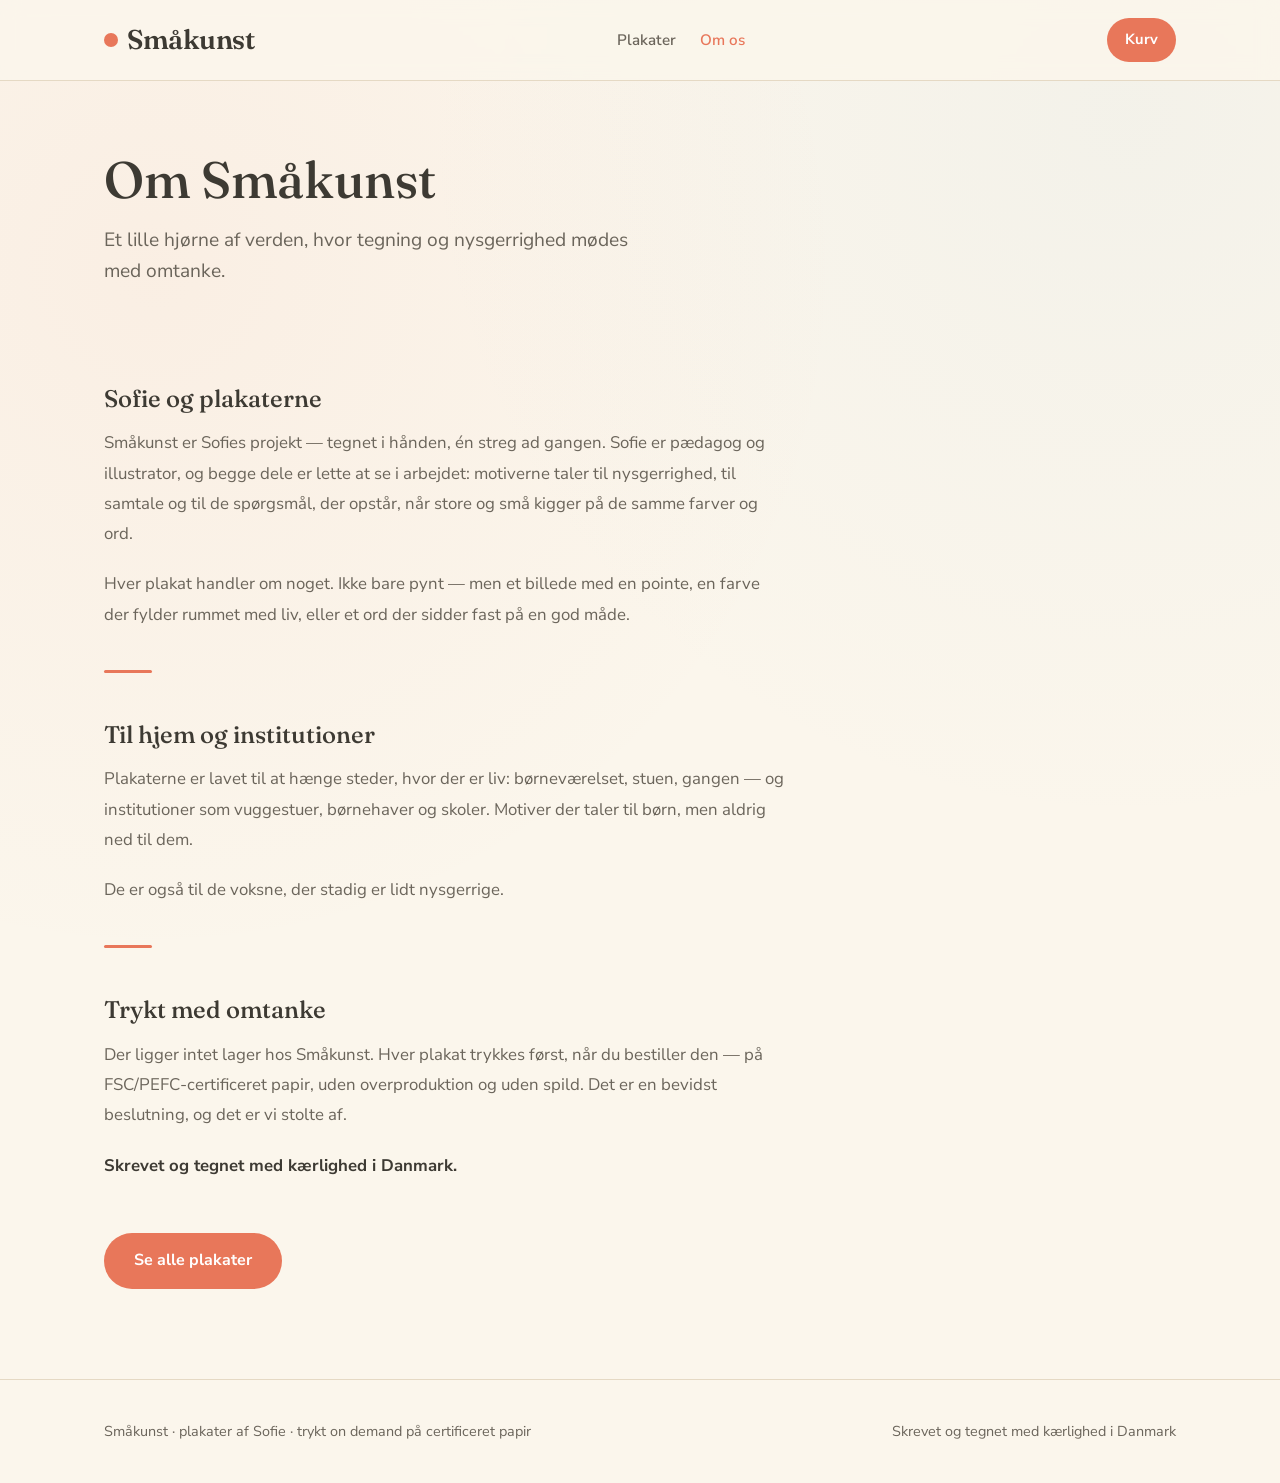
==== about.html @ e34ddd06 "Add about page and extract shared stylesheet - style.css: shared styles for all pages - about.html: " ====
<!DOCTYPE html>
<html lang="da">
<head>
<meta charset="UTF-8">
<meta name="viewport" content="width=device-width, initial-scale=1.0">
<title>Om Småkunst — illustrerede plakater af Sofie</title>
<meta name="description" content="Historien bag Småkunst — farverige, illustrerede plakater tegnet i hånden af Sofie. Trykt on demand på FSC/PEFC-certificeret papir.">

<meta property="og:title" content="Om Småkunst">
<meta property="og:description" content="Plakater tegnet med kærlighed i Danmark. Historien bag Sofies lille webshop.">
<meta property="og:type" content="website">
<meta property="og:locale" content="da_DK">

<link rel="preconnect" href="https://fonts.googleapis.com">
<link rel="preconnect" href="https://fonts.gstatic.com" crossorigin>
<link href="https://fonts.googleapis.com/css2?family=Fraunces:ital,opsz,wght@0,9..144,400;0,9..144,500;0,9..144,600;1,9..144,500&family=Nunito+Sans:wght@400;600;700&display=swap" rel="stylesheet">
<link rel="stylesheet" href="style.css">
</head>
<body>

<header class="site">
  <div class="site-inner">
    <a class="logo" href="index.html"><span class="dot"></span>Småkunst</a>
    <nav class="site-nav">
      <a href="index.html">Plakater</a>
      <a href="about.html" class="active">Om os</a>
    </nav>
    <a class="cart-link" href="index.html#cart">
      Kurv <span class="badge" id="cartBadge" style="display:none;">0</span>
    </a>
  </div>
</header>

<main class="wrap">
  <section class="about-hero reveal">
    <h1>Om Småkunst</h1>
    <p class="lead">Et lille hjørne af verden, hvor tegning og nysgerrighed mødes med omtanke.</p>
  </section>

  <article class="prose reveal">
    <h2>Sofie og plakaterne</h2>
    <p>
      Småkunst er Sofies projekt — tegnet i hånden, én streg ad gangen.
      Sofie er pædagog og illustrator, og begge dele er lette at se i arbejdet:
      motiverne taler til nysgerrighed, til samtale og til de spørgsmål, der opstår,
      når store og små kigger på de samme farver og ord.
    </p>
    <p>
      Hver plakat handler om noget. Ikke bare pynt — men et billede med en pointe,
      en farve der fylder rummet med liv, eller et ord der sidder fast på en god måde.
    </p>

    <div class="divider"></div>

    <h2>Til hjem og institutioner</h2>
    <p>
      Plakaterne er lavet til at hænge steder, hvor der er liv:
      børneværelset, stuen, gangen — og institutioner som vuggestuer, børnehaver og skoler.
      Motiver der taler til børn, men aldrig ned til dem.
    </p>
    <p>
      De er også til de voksne, der stadig er lidt nysgerrige.
    </p>

    <div class="divider"></div>

    <h2>Trykt med omtanke</h2>
    <p>
      Der ligger intet lager hos Småkunst. Hver plakat trykkes først, når du bestiller den —
      på FSC/PEFC-certificeret papir, uden overproduktion og uden spild.
      Det er en bevidst beslutning, og det er vi stolte af.
    </p>
    <p>
      <strong>Skrevet og tegnet med kærlighed i Danmark.</strong>
    </p>

    <a class="about-cta" href="index.html">Se alle plakater</a>
  </article>
</main>

<footer class="site">
  <div class="wrap foot-inner">
    <div>Småkunst · plakater af Sofie · trykt on demand på certificeret papir</div>
    <div>Skrevet og tegnet med kærlighed i Danmark</div>
  </div>
</footer>

<script>
(function() {
  try {
    const cart = JSON.parse(localStorage.getItem('smaakunst_cart')) || {};
    const count = Object.values(cart).reduce((n, l) => n + l.qty, 0);
    const badge = document.getElementById('cartBadge');
    if (count > 0 && badge) { badge.textContent = count; badge.style.display = 'inline-flex'; }
  } catch(e) {}
})();
</script>
</body>
</html>
---- style.css ----
:root {
  --cream:      #FBF6EC;
  --cream-deep: #F4EAD7;
  --ink:        #3D3A33;
  --ink-soft:   #6B655B;
  --coral:      #E8775A;
  --coral-deep: #D85F43;
  --leaf:       #7C9A6E;
  --sky:        #8FB8C9;
  --line:       #E5D9C4;
  --radius:     18px;
  --shadow:     0 8px 30px rgba(61, 58, 51, 0.08);
  --shadow-lift:0 16px 44px rgba(61, 58, 51, 0.14);
}

* { box-sizing: border-box; margin: 0; padding: 0; }

body {
  font-family: 'Nunito Sans', system-ui, sans-serif;
  background: var(--cream);
  color: var(--ink);
  line-height: 1.6;
  -webkit-font-smoothing: antialiased;
  background-image:
    radial-gradient(circle at 12% 18%, rgba(232,119,90,0.06), transparent 42%),
    radial-gradient(circle at 88% 8%, rgba(143,184,201,0.07), transparent 40%);
  min-height: 100vh;
}

h1, h2, h3 { font-family: 'Fraunces', Georgia, serif; font-weight: 500; line-height: 1.15; }
a { color: inherit; text-decoration: none; }
.wrap { max-width: 1120px; margin: 0 auto; padding: 0 24px; }

/* Header */
header.site {
  position: sticky; top: 0; z-index: 50;
  background: rgba(251, 246, 236, 0.86);
  backdrop-filter: blur(10px);
  border-bottom: 1px solid var(--line);
}
.site-inner {
  display: flex; align-items: center; justify-content: space-between;
  padding: 18px 24px; max-width: 1120px; margin: 0 auto;
}
.logo { font-family: 'Fraunces', serif; font-size: 1.7rem; font-weight: 600;
        letter-spacing: -0.5px; display: flex; align-items: center; gap: 9px; cursor: pointer; }
.logo .dot { width: 14px; height: 14px; border-radius: 50%; background: var(--coral); display: inline-block; }
.site-nav { display: flex; align-items: center; gap: 24px; }
.site-nav a { font-weight: 600; font-size: 0.95rem; color: var(--ink-soft); transition: color .15s ease; }
.site-nav a:hover, .site-nav a.active { color: var(--coral); }
.cart-link {
  display: inline-flex; align-items: center; gap: 8px; background: var(--coral); color: #fff;
  padding: 10px 18px; border-radius: 100px; font-weight: 700; font-size: 0.92rem;
  transition: transform .15s ease, background .15s ease; border: none; cursor: pointer;
  font-family: inherit;
}
.cart-link:hover { background: var(--coral-deep); transform: translateY(-1px); }
.cart-link .badge {
  background: #fff; color: var(--coral-deep); border-radius: 100px; min-width: 22px; height: 22px;
  display: inline-flex; align-items: center; justify-content: center; font-size: 0.78rem; padding: 0 6px;
}

/* Hero */
.hero { padding: 70px 0 40px; text-align: center; }
.hero h1 { font-size: clamp(2.4rem, 5vw, 3.6rem); margin-bottom: 18px; }
.hero h1 em { font-style: italic; color: var(--coral); }
.hero p { max-width: 540px; margin: 0 auto; color: var(--ink-soft); font-size: 1.1rem; }
.hero .tag { display: inline-block; font-size: 0.82rem; font-weight: 700; letter-spacing: 1.5px;
             text-transform: uppercase; color: var(--leaf); margin-bottom: 18px; }

/* Grid */
.grid { display: grid; grid-template-columns: repeat(auto-fill, minmax(250px, 1fr));
        gap: 30px; padding: 30px 0 90px; }
.card { background: #fff; border-radius: var(--radius); overflow: hidden; box-shadow: var(--shadow);
        transition: transform .2s ease, box-shadow .2s ease; display: flex; flex-direction: column;
        cursor: pointer; text-align: left; border: none; font-family: inherit; padding: 0; }
.card:hover { transform: translateY(-5px); box-shadow: var(--shadow-lift); }
.card .thumb { aspect-ratio: 4/5; background: var(--cream-deep); display: flex; align-items: center;
               justify-content: center; overflow: hidden; }
.card .thumb img { width: 100%; height: 100%; object-fit: cover; }
.card .thumb .ph { color: var(--ink-soft); font-size: 0.85rem; }
.card .body { padding: 20px 22px 24px; flex: 1; display: flex; flex-direction: column; }
.card .body h3 { font-size: 1.25rem; margin-bottom: 6px; color: var(--ink); }
.card .body .price { color: var(--coral-deep); font-weight: 700; margin-top: auto; }
.card .body .price small { color: var(--ink-soft); font-weight: 600; }

/* Detail */
.detail { display: grid; grid-template-columns: 1fr 1fr; gap: 56px; padding: 16px 0 90px; align-items: start; }
.detail .imgcol { background: #fff; border-radius: var(--radius); overflow: hidden; box-shadow: var(--shadow);
                  aspect-ratio: 4/5; display: flex; align-items: center; justify-content: center; }
.detail .imgcol img { width: 100%; height: 100%; object-fit: cover; }
.detail .imgcol .ph { color: var(--ink-soft); }
.detail h1 { font-size: 2.4rem; margin-bottom: 16px; }
.detail .desc { color: var(--ink-soft); font-size: 1.08rem; margin-bottom: 28px; white-space: pre-line; }
.detail .price-now { font-size: 1.6rem; color: var(--coral-deep); font-weight: 700; margin-bottom: 22px; }

.sizes { display: flex; flex-wrap: wrap; gap: 10px; margin-bottom: 26px; }
.size-opt { border: 1.5px solid var(--line); background: #fff; border-radius: 12px; padding: 12px 16px;
            cursor: pointer; transition: all .15s ease; font-family: inherit; font-size: 0.95rem;
            color: var(--ink); display: flex; flex-direction: column; gap: 2px; min-width: 100px; text-align: left; }
.size-opt:hover { border-color: var(--coral); }
.size-opt.active { border-color: var(--coral); background: #FDEFE9; }
.size-opt .s-size { font-weight: 700; }
.size-opt .s-price { font-size: 0.85rem; color: var(--ink-soft); }

.btn { background: var(--coral); color: #fff; border: none; cursor: pointer; font-family: 'Nunito Sans', sans-serif;
       font-weight: 700; font-size: 1rem; padding: 15px 30px; border-radius: 100px;
       transition: background .15s ease, transform .15s ease; }
.btn:hover { background: var(--coral-deep); transform: translateY(-1px); }
.btn:disabled { opacity: .5; cursor: not-allowed; transform: none; }
.btn.full { width: 100%; }
.btn.ghost { background: transparent; color: var(--coral-deep); border: 1.5px solid var(--coral); }
.btn.ghost:hover { background: #FDEFE9; }

.back { display: inline-flex; align-items: center; gap: 6px; color: var(--ink-soft); font-weight: 600;
        margin: 24px 0 8px; font-size: 0.95rem; cursor: pointer; background: none; border: none; font-family: inherit; }
.back:hover { color: var(--coral-deep); }

.note-eco { margin-top: 24px; padding: 16px 18px; background: #fff; border-radius: 14px; border: 1px solid var(--line);
            color: var(--ink-soft); font-size: 0.92rem; display: flex; gap: 10px; align-items: flex-start; }
.note-eco .leaf { color: var(--leaf); font-size: 1.1rem; }

/* Panels / cart */
.panel { background: #fff; border-radius: var(--radius); box-shadow: var(--shadow); padding: 30px 32px; margin: 20px 0 90px; }
.panel h1 { font-size: 2rem; margin-bottom: 24px; }
.cart-row { display: flex; gap: 18px; align-items: center; padding: 18px 0; border-bottom: 1px solid var(--line); }
.cart-row:last-of-type { border-bottom: none; }
.cart-row .ci-img { width: 72px; height: 90px; border-radius: 10px; object-fit: cover; background: var(--cream-deep); flex-shrink: 0; }
.cart-row .ci-info { flex: 1; }
.cart-row .ci-info h3 { font-size: 1.15rem; }
.cart-row .ci-info .ci-size { color: var(--ink-soft); font-size: 0.9rem; }
.cart-row .ci-price { font-weight: 700; color: var(--coral-deep); white-space: nowrap; }
.qty { display: inline-flex; align-items: center; gap: 8px; margin-top: 10px; }
.qty input { width: 54px; padding: 7px; text-align: center; border: 1.5px solid var(--line); border-radius: 8px;
             font-family: inherit; font-size: 0.95rem; }
.remove { background: none; border: none; color: var(--ink-soft); cursor: pointer; font-size: 0.85rem;
          text-decoration: underline; margin-top: 8px; font-family: inherit; }
.remove:hover { color: var(--coral-deep); }
.cart-total { display: flex; justify-content: space-between; align-items: center; margin-top: 24px;
              padding-top: 20px; border-top: 2px solid var(--line); }
.cart-total .lbl { font-family: 'Fraunces', serif; font-size: 1.4rem; }
.cart-total .amt { font-size: 1.5rem; font-weight: 700; color: var(--coral-deep); }

.empty { text-align: center; padding: 50px 20px; color: var(--ink-soft); }
.empty h2 { font-size: 1.6rem; margin-bottom: 12px; color: var(--ink); }

.field { margin-bottom: 18px; }
.field label { display: block; font-weight: 700; margin-bottom: 6px; font-size: 0.95rem; }
.field input, .field textarea { width: 100%; padding: 13px 15px; border: 1.5px solid var(--line); border-radius: 12px;
                                 font-family: inherit; font-size: 1rem; background: var(--cream); color: var(--ink); }
.field input:focus, .field textarea:focus { outline: none; border-color: var(--coral); background: #fff; }
.field textarea { min-height: 90px; resize: vertical; }

.errors { background: #FDEFE9; border: 1px solid var(--coral); border-radius: 12px; padding: 14px 18px;
          margin-bottom: 20px; color: var(--coral-deep); }
.errors ul { margin-left: 18px; }

.layout-2 { display: grid; grid-template-columns: 1.3fr 1fr; gap: 40px; align-items: start; }

footer.site { border-top: 1px solid var(--line); padding: 40px 0; color: var(--ink-soft); font-size: 0.9rem; }
.foot-inner { display: flex; flex-wrap: wrap; gap: 16px; justify-content: space-between; align-items: center; }

/* Loading + states */
.loading, .data-warn { text-align: center; padding: 60px 20px; color: var(--ink-soft); }
.spinner { width: 34px; height: 34px; border: 3px solid var(--cream-deep); border-top-color: var(--coral);
           border-radius: 50%; margin: 0 auto 16px; animation: spin .8s linear infinite; }
@keyframes spin { to { transform: rotate(360deg); } }
.data-warn { background: #FDEFE9; border: 1px solid var(--coral); border-radius: 14px; color: var(--coral-deep);
             max-width: 560px; margin: 40px auto; }

.reveal { animation: rise .5s ease backwards; }
@keyframes rise { from { opacity: 0; transform: translateY(14px); } to { opacity: 1; transform: none; } }

/* About page */
.about-hero { padding: 70px 0 50px; }
.about-hero h1 { font-size: clamp(2.2rem, 5vw, 3.2rem); margin-bottom: 16px; }
.about-hero .lead { font-size: 1.2rem; color: var(--ink-soft); max-width: 560px; line-height: 1.6; }
.prose { max-width: 680px; padding-bottom: 90px; }
.prose p { color: var(--ink-soft); font-size: 1.05rem; line-height: 1.8; margin-bottom: 20px; }
.prose h2 { font-size: 1.5rem; margin: 48px 0 16px; color: var(--ink); }
.prose strong { color: var(--ink); font-weight: 700; }
.divider { width: 48px; height: 3px; background: var(--coral); border-radius: 3px; margin: 40px 0; }
.about-cta { display: inline-flex; align-items: center; gap: 8px; background: var(--coral); color: #fff;
             padding: 15px 30px; border-radius: 100px; font-weight: 700; font-size: 1rem;
             transition: background .15s ease, transform .15s ease; margin-top: 32px; }
.about-cta:hover { background: var(--coral-deep); transform: translateY(-1px); }

@media (max-width: 760px) {
  .detail, .layout-2 { grid-template-columns: 1fr; gap: 30px; }
  .hero { padding: 46px 0 24px; }
  .cart-row { flex-wrap: wrap; }
  .site-nav { gap: 16px; }
  .site-nav a { font-size: 0.88rem; }
}
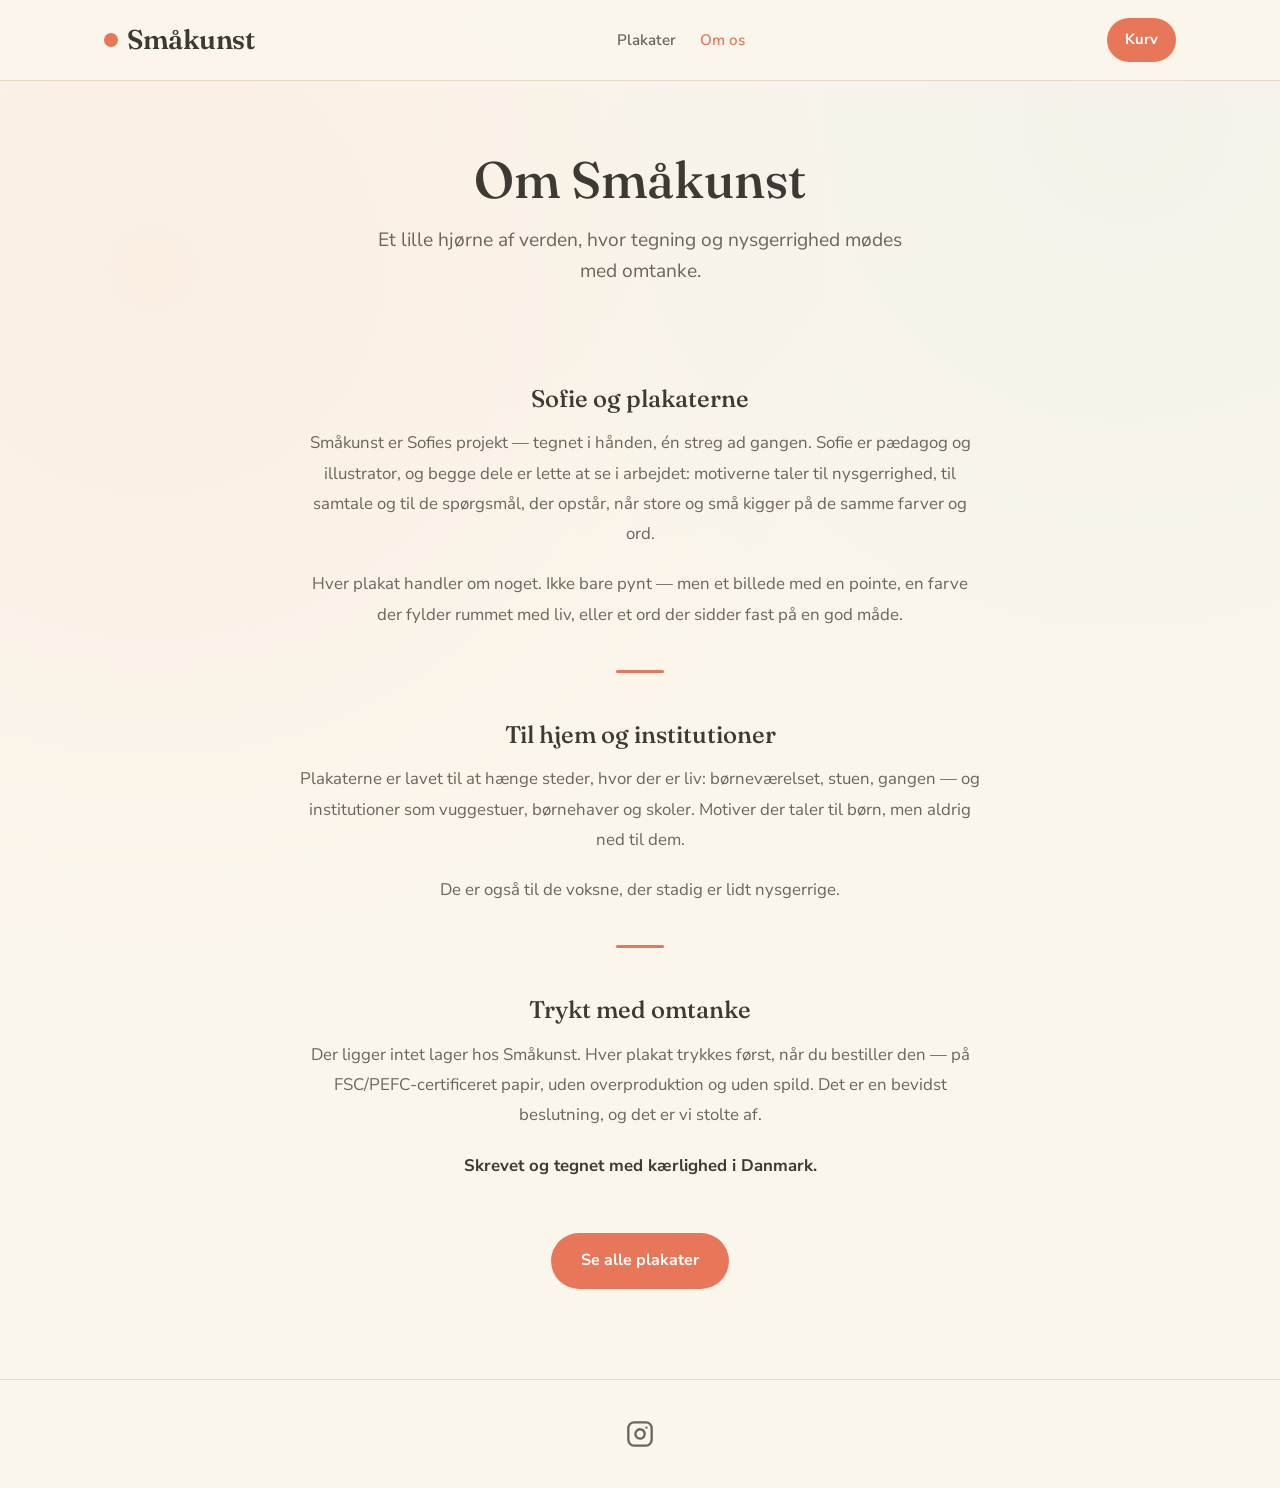
==== commit 9d63235f: "Center about page content and replace footer with Instagram link Co-Authored-By: Claude Sonnet 4.6 <" ====
--- a/about.html
+++ b/about.html
@@ -80,8 +80,13 @@
 
 <footer class="site">
   <div class="wrap foot-inner">
-    <div>Småkunst · plakater af Sofie · trykt on demand på certificeret papir</div>
-    <div>Skrevet og tegnet med kærlighed i Danmark</div>
+    <a class="insta-link" href="https://www.instagram.com/sofies_smaakunst/" target="_blank" rel="noopener" aria-label="Småkunst på Instagram">
+      <svg viewBox="0 0 24 24" fill="none" stroke="currentColor" stroke-width="2" stroke-linecap="round" stroke-linejoin="round" aria-hidden="true">
+        <rect x="2" y="2" width="20" height="20" rx="5" ry="5"></rect>
+        <path d="M16 11.37A4 4 0 1 1 12.63 8 4 4 0 0 1 16 11.37z"></path>
+        <line x1="17.5" y1="6.5" x2="17.51" y2="6.5"></line>
+      </svg>
+    </a>
   </div>
 </footer>
 
--- a/style.css
+++ b/style.css
@@ -158,7 +158,11 @@
 .layout-2 { display: grid; grid-template-columns: 1.3fr 1fr; gap: 40px; align-items: start; }
 
 footer.site { border-top: 1px solid var(--line); padding: 40px 0; color: var(--ink-soft); font-size: 0.9rem; }
-.foot-inner { display: flex; flex-wrap: wrap; gap: 16px; justify-content: space-between; align-items: center; }
+.foot-inner { display: flex; justify-content: center; align-items: center; }
+.insta-link { display: inline-flex; align-items: center; justify-content: center; color: var(--ink-soft);
+              transition: color .15s ease, transform .15s ease; }
+.insta-link:hover { color: var(--coral); transform: translateY(-1px); }
+.insta-link svg { width: 28px; height: 28px; display: block; }
 
 /* Loading + states */
 .loading, .data-warn { text-align: center; padding: 60px 20px; color: var(--ink-soft); }
@@ -172,14 +176,14 @@
 @keyframes rise { from { opacity: 0; transform: translateY(14px); } to { opacity: 1; transform: none; } }
 
 /* About page */
-.about-hero { padding: 70px 0 50px; }
+.about-hero { padding: 70px 0 50px; text-align: center; }
 .about-hero h1 { font-size: clamp(2.2rem, 5vw, 3.2rem); margin-bottom: 16px; }
-.about-hero .lead { font-size: 1.2rem; color: var(--ink-soft); max-width: 560px; line-height: 1.6; }
-.prose { max-width: 680px; padding-bottom: 90px; }
+.about-hero .lead { font-size: 1.2rem; color: var(--ink-soft); max-width: 560px; margin: 0 auto; line-height: 1.6; }
+.prose { max-width: 680px; margin: 0 auto; padding-bottom: 90px; text-align: center; }
 .prose p { color: var(--ink-soft); font-size: 1.05rem; line-height: 1.8; margin-bottom: 20px; }
 .prose h2 { font-size: 1.5rem; margin: 48px 0 16px; color: var(--ink); }
 .prose strong { color: var(--ink); font-weight: 700; }
-.divider { width: 48px; height: 3px; background: var(--coral); border-radius: 3px; margin: 40px 0; }
+.divider { width: 48px; height: 3px; background: var(--coral); border-radius: 3px; margin: 40px auto; }
 .about-cta { display: inline-flex; align-items: center; gap: 8px; background: var(--coral); color: #fff;
              padding: 15px 30px; border-radius: 100px; font-weight: 700; font-size: 1rem;
              transition: background .15s ease, transform .15s ease; margin-top: 32px; }
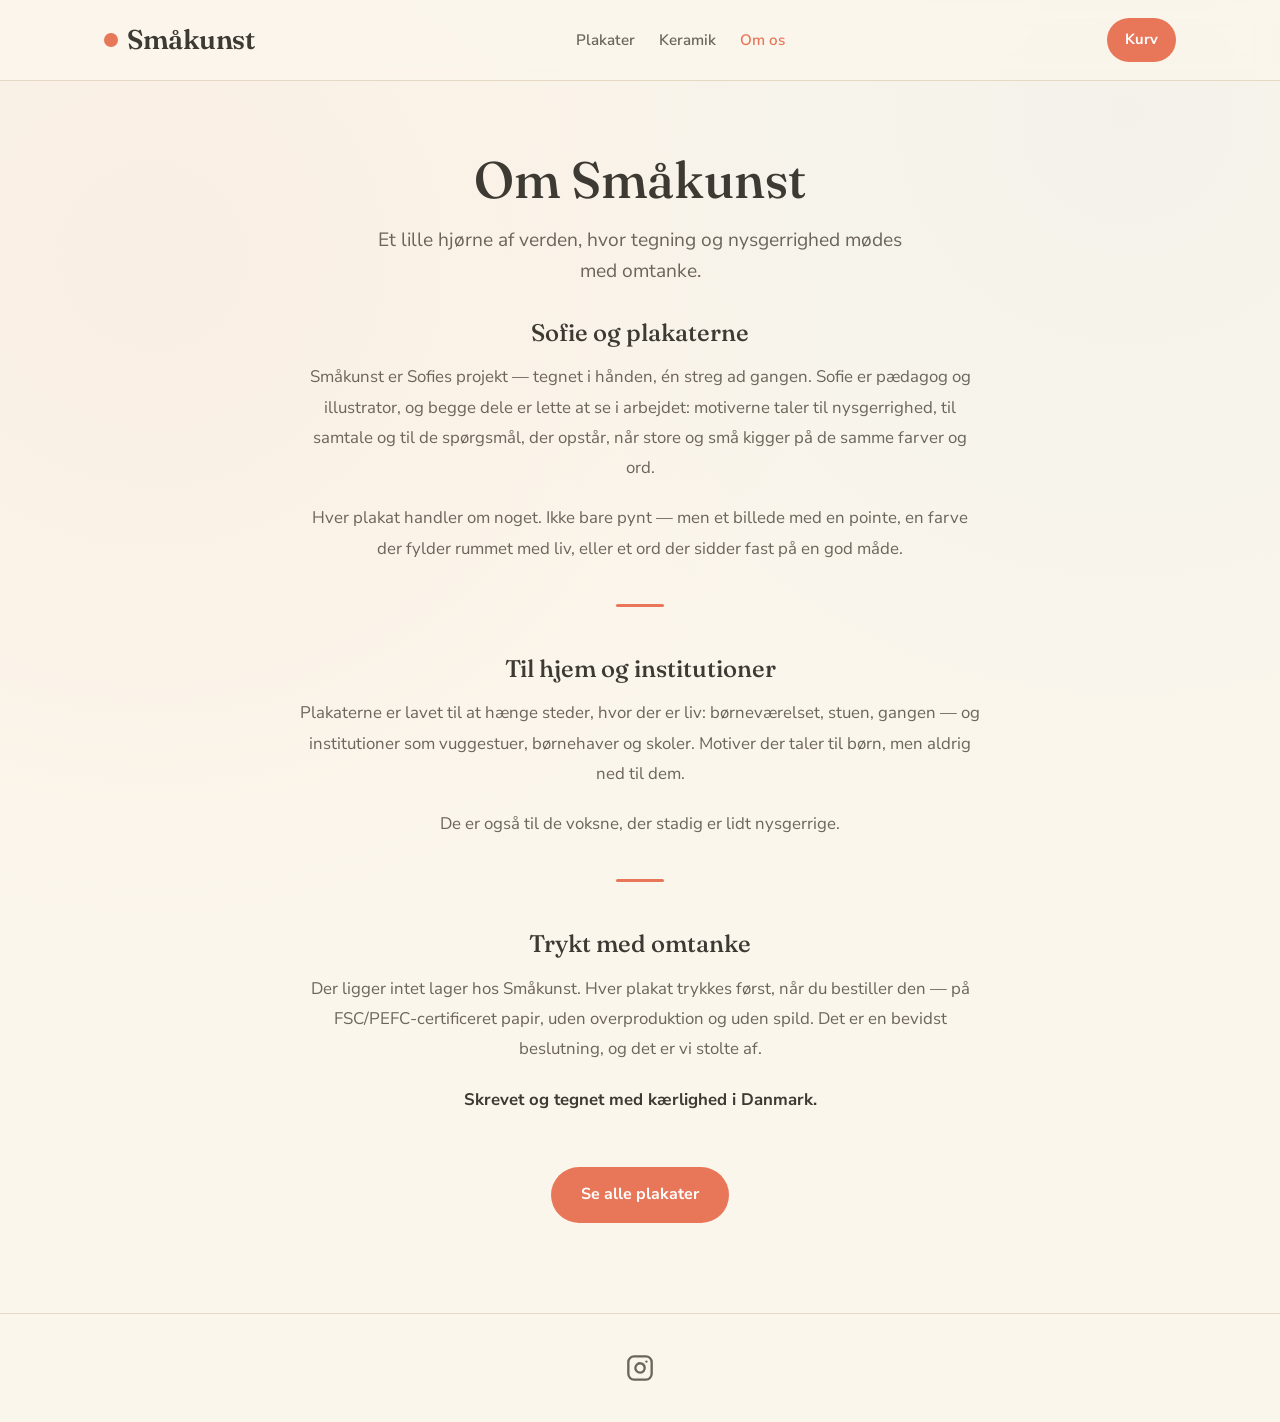
==== commit d99bbfc6: "Split shop into shared engine with per-category pages - shop.js: extract the category-agnostic shop " ====
--- a/about.html
+++ b/about.html
@@ -22,10 +22,11 @@
   <div class="site-inner">
     <a class="logo" href="index.html"><span class="dot"></span>Småkunst</a>
     <nav class="site-nav">
-      <a href="index.html">Plakater</a>
+      <a href="plakater.html">Plakater</a>
+      <a href="keramik.html">Keramik</a>
       <a href="about.html" class="active">Om os</a>
     </nav>
-    <a class="cart-link" href="index.html#cart">
+    <a class="cart-link" href="plakater.html#cart">
       Kurv <span class="badge" id="cartBadge" style="display:none;">0</span>
     </a>
   </div>
--- a/style.css
+++ b/style.css
@@ -71,7 +71,7 @@
 /* Grid */
 .grid { display: grid; grid-template-columns: repeat(auto-fill, minmax(250px, 1fr));
         gap: 30px; padding: 30px 0 90px; }
-.card { background: #fff; border-radius: var(--radius); overflow: hidden; box-shadow: var(--shadow);
+.card { background: #fff; border-radius: 4px; overflow: hidden; box-shadow: var(--shadow);
         transition: transform .2s ease, box-shadow .2s ease; display: flex; flex-direction: column;
         cursor: pointer; text-align: left; border: none; font-family: inherit; padding: 0; }
 .card:hover { transform: translateY(-5px); box-shadow: var(--shadow-lift); }
@@ -86,10 +86,25 @@
 
 /* Detail */
 .detail { display: grid; grid-template-columns: 1fr 1fr; gap: 56px; padding: 16px 0 90px; align-items: start; }
-.detail .imgcol { background: #fff; border-radius: var(--radius); overflow: hidden; box-shadow: var(--shadow);
+.detail .imgcol { background: #fff; border-radius: 4px; overflow: hidden; box-shadow: var(--shadow);
                   aspect-ratio: 4/5; display: flex; align-items: center; justify-content: center; }
 .detail .imgcol img { width: 100%; height: 100%; object-fit: cover; }
+.detail .imgcol.zoomable { cursor: zoom-in; }
 .detail .imgcol .ph { color: var(--ink-soft); }
+
+/* Lightbox */
+.lightbox { position: fixed; inset: 0; z-index: 100; display: none; align-items: center; justify-content: center;
+            background: rgba(61, 58, 51, 0.86); backdrop-filter: blur(4px); padding: 32px; cursor: zoom-out;
+            animation: fade .2s ease; }
+.lightbox.open { display: flex; }
+.lightbox img { max-width: 100%; max-height: 100%; border-radius: 4px; box-shadow: var(--shadow-lift);
+                cursor: default; }
+.lightbox .lb-close { position: absolute; top: 20px; right: 24px; background: rgba(255,255,255,0.92); color: var(--ink);
+                      border: none; width: 44px; height: 44px; border-radius: 50%; font-size: 1.4rem; cursor: pointer;
+                      display: flex; align-items: center; justify-content: center; line-height: 1;
+                      transition: background .15s ease, transform .15s ease; }
+.lightbox .lb-close:hover { background: #fff; transform: scale(1.05); }
+@keyframes fade { from { opacity: 0; } to { opacity: 1; } }
 .detail h1 { font-size: 2.4rem; margin-bottom: 16px; }
 .detail .desc { color: var(--ink-soft); font-size: 1.08rem; margin-bottom: 28px; white-space: pre-line; }
 .detail .price-now { font-size: 1.6rem; color: var(--coral-deep); font-weight: 700; margin-bottom: 22px; }
@@ -175,13 +190,32 @@
 .reveal { animation: rise .5s ease backwards; }
 @keyframes rise { from { opacity: 0; transform: translateY(14px); } to { opacity: 1; transform: none; } }
 
+/* Landing page — category cards */
+.cat-grid { display: grid; grid-template-columns: repeat(auto-fit, minmax(280px, 1fr));
+            gap: 30px; padding: 20px 0 70px; }
+.cat-card { position: relative; display: flex; flex-direction: column; align-items: flex-start;
+            background: #fff; border: 1px solid var(--line); border-radius: var(--radius);
+            padding: 40px 34px; box-shadow: var(--shadow); overflow: hidden;
+            transition: transform .2s ease, box-shadow .2s ease; }
+.cat-card:hover { transform: translateY(-5px); box-shadow: var(--shadow-lift); }
+.cat-card::before { content: ""; position: absolute; inset: 0 0 auto 0; height: 6px; }
+.cat-plakater::before { background: var(--coral); }
+.cat-keramik::before { background: var(--leaf); }
+.cat-card .cat-emoji { font-size: 2.6rem; margin-bottom: 14px; }
+.cat-card h2 { font-size: 1.8rem; margin-bottom: 10px; }
+.cat-card p { color: var(--ink-soft); font-size: 1.02rem; margin-bottom: 22px; }
+.cat-card .cat-go { margin-top: auto; font-weight: 700; color: var(--coral-deep);
+                    transition: gap .15s ease; }
+.cat-keramik .cat-go { color: var(--leaf); }
+
 /* About page */
-.about-hero { padding: 70px 0 50px; text-align: center; }
+.about-hero { padding: 70px 0 24px; text-align: center; }
 .about-hero h1 { font-size: clamp(2.2rem, 5vw, 3.2rem); margin-bottom: 16px; }
 .about-hero .lead { font-size: 1.2rem; color: var(--ink-soft); max-width: 560px; margin: 0 auto; line-height: 1.6; }
 .prose { max-width: 680px; margin: 0 auto; padding-bottom: 90px; text-align: center; }
 .prose p { color: var(--ink-soft); font-size: 1.05rem; line-height: 1.8; margin-bottom: 20px; }
 .prose h2 { font-size: 1.5rem; margin: 48px 0 16px; color: var(--ink); }
+.prose > h2:first-child { margin-top: 8px; }
 .prose strong { color: var(--ink); font-weight: 700; }
 .divider { width: 48px; height: 3px; background: var(--coral); border-radius: 3px; margin: 40px auto; }
 .about-cta { display: inline-flex; align-items: center; gap: 8px; background: var(--coral); color: #fff;
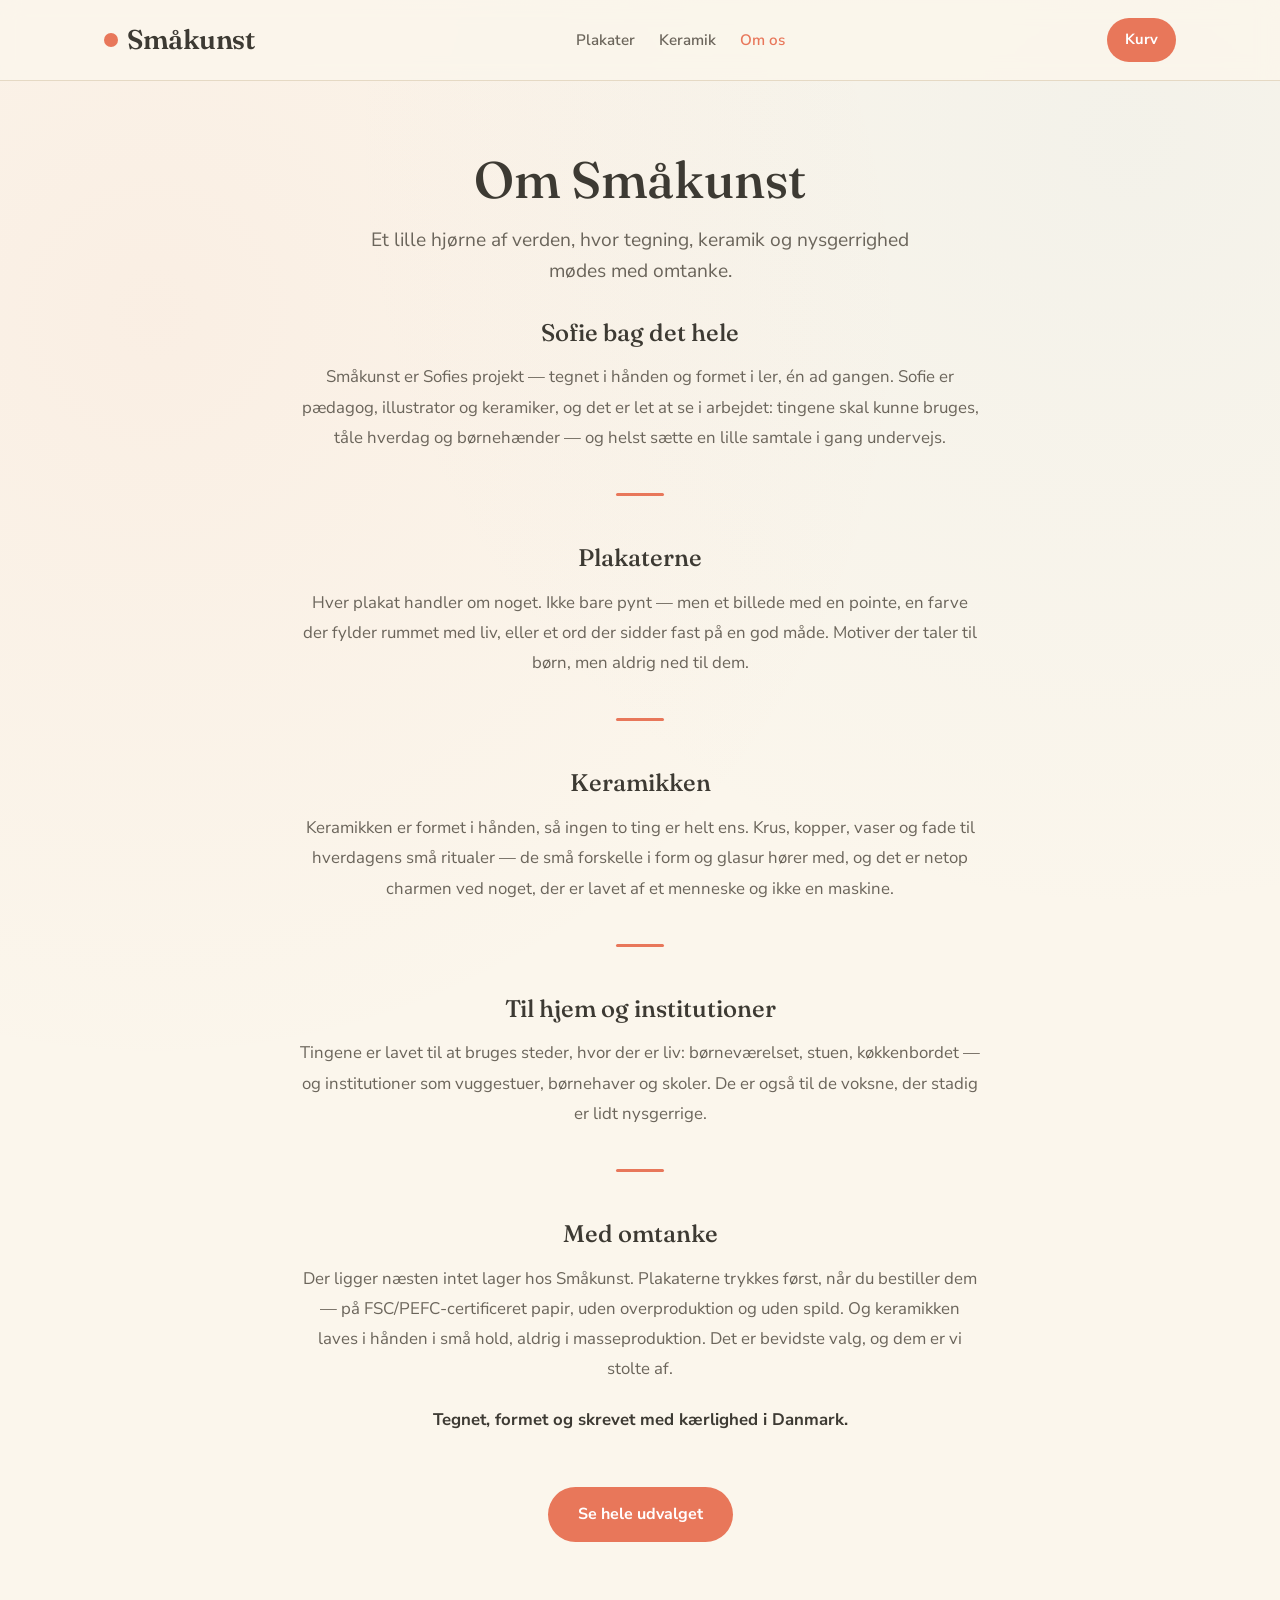
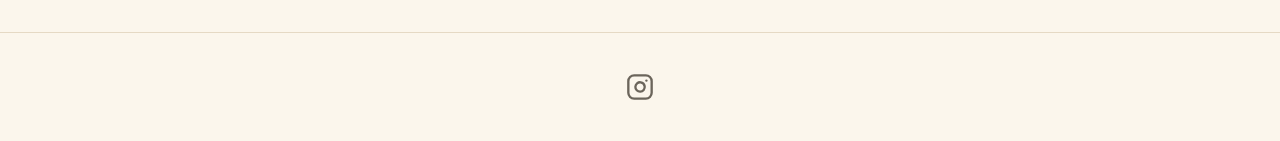
==== commit 5aec61e5: "Rewrite about page to cover both posters and ceramics The about page was entirely poster-centric. Re" ====
--- a/about.html
+++ b/about.html
@@ -3,11 +3,11 @@
 <head>
 <meta charset="UTF-8">
 <meta name="viewport" content="width=device-width, initial-scale=1.0">
-<title>Om Småkunst — illustrerede plakater af Sofie</title>
-<meta name="description" content="Historien bag Småkunst — farverige, illustrerede plakater tegnet i hånden af Sofie. Trykt on demand på FSC/PEFC-certificeret papir.">
+<title>Om Småkunst — plakater og keramik fra Sofie</title>
+<meta name="description" content="Historien bag Småkunst — Sofies farverige, illustrerede plakater og håndlavede keramik. Tegnet og formet med omtanke i Danmark.">
 
 <meta property="og:title" content="Om Småkunst">
-<meta property="og:description" content="Plakater tegnet med kærlighed i Danmark. Historien bag Sofies lille webshop.">
+<meta property="og:description" content="Plakater og keramik, tegnet og formet med kærlighed i Danmark. Historien bag Sofies lille webshop.">
 <meta property="og:type" content="website">
 <meta property="og:locale" content="da_DK">
 
@@ -35,47 +35,59 @@
 <main class="wrap">
   <section class="about-hero reveal">
     <h1>Om Småkunst</h1>
-    <p class="lead">Et lille hjørne af verden, hvor tegning og nysgerrighed mødes med omtanke.</p>
+    <p class="lead">Et lille hjørne af verden, hvor tegning, keramik og nysgerrighed mødes med omtanke.</p>
   </section>
 
   <article class="prose reveal">
-    <h2>Sofie og plakaterne</h2>
+    <h2>Sofie bag det hele</h2>
     <p>
-      Småkunst er Sofies projekt — tegnet i hånden, én streg ad gangen.
-      Sofie er pædagog og illustrator, og begge dele er lette at se i arbejdet:
-      motiverne taler til nysgerrighed, til samtale og til de spørgsmål, der opstår,
-      når store og små kigger på de samme farver og ord.
+      Småkunst er Sofies projekt — tegnet i hånden og formet i ler, én ad gangen.
+      Sofie er pædagog, illustrator og keramiker, og det er let at se i arbejdet:
+      tingene skal kunne bruges, tåle hverdag og børnehænder — og helst sætte en lille
+      samtale i gang undervejs.
     </p>
+
+    <div class="divider"></div>
+
+    <h2>Plakaterne</h2>
     <p>
       Hver plakat handler om noget. Ikke bare pynt — men et billede med en pointe,
       en farve der fylder rummet med liv, eller et ord der sidder fast på en god måde.
+      Motiver der taler til børn, men aldrig ned til dem.
+    </p>
+
+    <div class="divider"></div>
+
+    <h2>Keramikken</h2>
+    <p>
+      Keramikken er formet i hånden, så ingen to ting er helt ens. Krus, kopper, vaser
+      og fade til hverdagens små ritualer — de små forskelle i form og glasur hører med,
+      og det er netop charmen ved noget, der er lavet af et menneske og ikke en maskine.
     </p>
 
     <div class="divider"></div>
 
     <h2>Til hjem og institutioner</h2>
     <p>
-      Plakaterne er lavet til at hænge steder, hvor der er liv:
-      børneværelset, stuen, gangen — og institutioner som vuggestuer, børnehaver og skoler.
-      Motiver der taler til børn, men aldrig ned til dem.
-    </p>
-    <p>
+      Tingene er lavet til at bruges steder, hvor der er liv: børneværelset, stuen,
+      køkkenbordet — og institutioner som vuggestuer, børnehaver og skoler.
       De er også til de voksne, der stadig er lidt nysgerrige.
     </p>
 
     <div class="divider"></div>
 
-    <h2>Trykt med omtanke</h2>
+    <h2>Med omtanke</h2>
     <p>
-      Der ligger intet lager hos Småkunst. Hver plakat trykkes først, når du bestiller den —
-      på FSC/PEFC-certificeret papir, uden overproduktion og uden spild.
-      Det er en bevidst beslutning, og det er vi stolte af.
+      Der ligger næsten intet lager hos Småkunst. Plakaterne trykkes først, når du
+      bestiller dem — på FSC/PEFC-certificeret papir, uden overproduktion og uden spild.
+      Og keramikken laves i hånden i små hold, aldrig i masseproduktion.
+      Det er bevidste valg, og dem er vi stolte af.
     </p>
     <p>
-      <strong>Skrevet og tegnet med kærlighed i Danmark.</strong>
+      <strong>Tegnet, formet og skrevet med kærlighed i Danmark.</strong>
     </p>
 
-    <a class="about-cta" href="index.html">Se alle plakater</a>
+    <a class="about-cta" href="index.html">Se hele udvalget</a>
   </article>
 </main>
 
--- a/style.css
+++ b/style.css
@@ -9,8 +9,8 @@
   --sky:        #8FB8C9;
   --line:       #E5D9C4;
   --radius:     18px;
-  --shadow:     0 8px 30px rgba(61, 58, 51, 0.08);
-  --shadow-lift:0 16px 44px rgba(61, 58, 51, 0.14);
+  --shadow:     0 2px 8px rgba(61, 58, 51, 0.04), 0 14px 40px rgba(61, 58, 51, 0.06);
+  --shadow-lift:0 4px 12px rgba(61, 58, 51, 0.05), 0 24px 56px rgba(61, 58, 51, 0.11);
 }
 
 * { box-sizing: border-box; margin: 0; padding: 0; }
@@ -75,7 +75,7 @@
         transition: transform .2s ease, box-shadow .2s ease; display: flex; flex-direction: column;
         cursor: pointer; text-align: left; border: none; font-family: inherit; padding: 0; }
 .card:hover { transform: translateY(-5px); box-shadow: var(--shadow-lift); }
-.card .thumb { aspect-ratio: 4/5; background: var(--cream-deep); display: flex; align-items: center;
+.card .thumb { aspect-ratio: 50/70; background: var(--cream-deep); display: flex; align-items: center;
                justify-content: center; overflow: hidden; }
 .card .thumb img { width: 100%; height: 100%; object-fit: cover; }
 .card .thumb .ph { color: var(--ink-soft); font-size: 0.85rem; }
@@ -87,7 +87,7 @@
 /* Detail */
 .detail { display: grid; grid-template-columns: 1fr 1fr; gap: 56px; padding: 16px 0 90px; align-items: start; }
 .detail .imgcol { background: #fff; border-radius: 4px; overflow: hidden; box-shadow: var(--shadow);
-                  aspect-ratio: 4/5; display: flex; align-items: center; justify-content: center; }
+                  aspect-ratio: 50/70; display: flex; align-items: center; justify-content: center; }
 .detail .imgcol img { width: 100%; height: 100%; object-fit: cover; }
 .detail .imgcol.zoomable { cursor: zoom-in; }
 .detail .imgcol .ph { color: var(--ink-soft); }
@@ -190,23 +190,22 @@
 .reveal { animation: rise .5s ease backwards; }
 @keyframes rise { from { opacity: 0; transform: translateY(14px); } to { opacity: 1; transform: none; } }
 
-/* Landing page — category cards */
-.cat-grid { display: grid; grid-template-columns: repeat(auto-fit, minmax(280px, 1fr));
-            gap: 30px; padding: 20px 0 70px; }
-.cat-card { position: relative; display: flex; flex-direction: column; align-items: flex-start;
-            background: #fff; border: 1px solid var(--line); border-radius: var(--radius);
-            padding: 40px 34px; box-shadow: var(--shadow); overflow: hidden;
-            transition: transform .2s ease, box-shadow .2s ease; }
-.cat-card:hover { transform: translateY(-5px); box-shadow: var(--shadow-lift); }
-.cat-card::before { content: ""; position: absolute; inset: 0 0 auto 0; height: 6px; }
-.cat-plakater::before { background: var(--coral); }
-.cat-keramik::before { background: var(--leaf); }
-.cat-card .cat-emoji { font-size: 2.6rem; margin-bottom: 14px; }
-.cat-card h2 { font-size: 1.8rem; margin-bottom: 10px; }
-.cat-card p { color: var(--ink-soft); font-size: 1.02rem; margin-bottom: 22px; }
-.cat-card .cat-go { margin-top: auto; font-weight: 700; color: var(--coral-deep);
-                    transition: gap .15s ease; }
-.cat-keramik .cat-go { color: var(--leaf); }
+/* Landing page — category showcase rows */
+.cat-section { padding: 10px 0 40px; }
+.cat-head { display: flex; align-items: baseline; justify-content: space-between; gap: 16px;
+            margin-bottom: 20px; }
+.cat-head h2 { font-size: 1.7rem; }
+.cat-seeall { font-weight: 700; color: var(--coral-deep); white-space: nowrap; font-size: 0.95rem;
+              transition: color .15s ease; }
+.cat-seeall:hover { color: var(--coral); }
+.showcase { display: grid; grid-auto-flow: column; grid-auto-columns: minmax(220px, 1fr);
+            gap: 24px; overflow-x: auto; padding-bottom: 10px; scroll-snap-type: x proximity; }
+.showcase .card { scroll-snap-align: start; }
+.showcase-empty { color: var(--ink-soft); font-size: 1rem; padding: 8px 0 16px; }
+
+@media (max-width: 560px) {
+  .showcase { grid-auto-columns: minmax(160px, 70%); gap: 16px; }
+}
 
 /* About page */
 .about-hero { padding: 70px 0 24px; text-align: center; }
